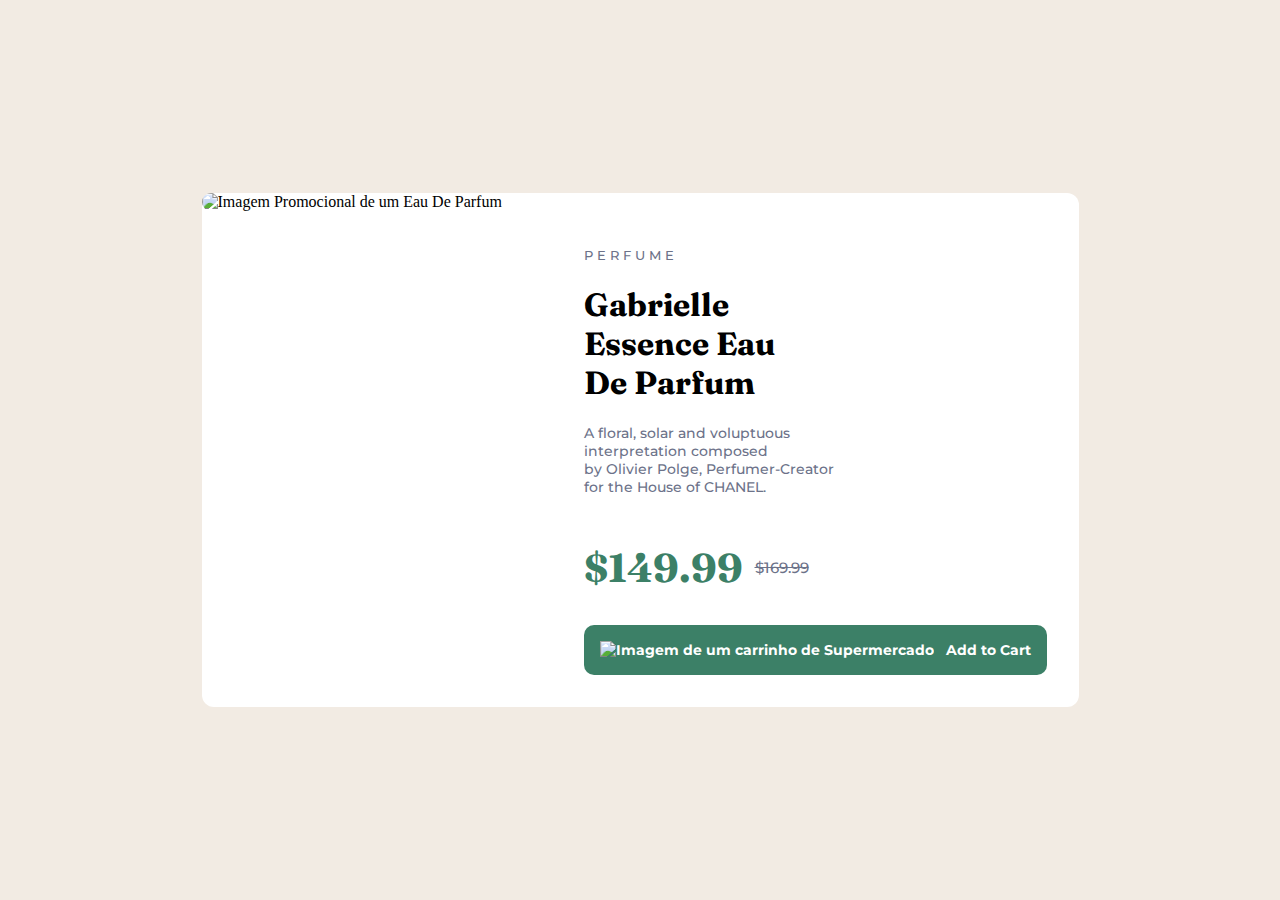
==== site/index.html @ ac745c4d "organization" ====
<!DOCTYPE html>
<html lang="en">

<head>
  <meta charset="UTF-8">
  <meta name="viewport" content="width=device-width, initial-scale=1.0">
  <!-- displays site properly based on user's device -->
  <link rel="stylesheet" href="style.css" />

  <link rel="icon" type="image/png" sizes="32x32" href="./images/favicon-32x32.png">

  <title>Frontend Mentor | Product Preview Card Component</title>
</head>

<body>
  <div id="caixa">
    <img id="perfume" src="images/image-product-desktop.jpg" alt="Imagem Promocional de um Eau De Parfum" />
    <header>
      <h5>P E R F U M E</h5>
      <h1>Gabrielle <br> Essence Eau <br> De Parfum</h1>
      <p>
        A floral, solar and voluptuous <br> interpretation composed <br> by Olivier Polge,
        Perfumer-Creator <br> for the House of CHANEL.
      </p>
      <div id="precos">
        <h2>$149.99</h2>
        <h6><s>$169.99</s></h6>
      </div>
      <button><img id="carrinho" src="images/icon-cart.svg" alt="Imagem de um carrinho de Supermercado" />Add to Cart</button>
    </header>  
  </div>

</body>

</html>

<!--<div class="attribution">
  Challenge by <a href="https://www.frontendmentor.io?ref=challenge" target="_blank">Frontend Mentor</a>.
  Coded by <a href="#">Your Name Here</a>.
</div>
.attribution {
      font-size: 11px;
      text-align: center;
    }

    .attribution a {
      color: hsl(228, 45%, 44%);
    }
---- site/style.css ----
@import url("https://fonts.googleapis.com/css2?family=Fraunces:opsz,wght@9..144,700&family=Montserrat:wght@500;700&display=swap");
html,
body {
  background-color: hsl(30, 38%, 92%);
  width: 100%;
  height: 100%;
  margin: 0;
  border: 0;
}
body {
  display: flex;
  align-items: center;
  justify-content: center;
}
#precos {
  align-items: center;
  display: flex;
}
#precos h6 {
  margin-left: 12px;
}
#caixa {
  border-radius: 12px;
  background-color: #ffffff;
  display: flex;
}
#caixa #perfume {
  border-radius: 12px 0px 0px 12px;
  height: 100%;
  width: 350px;
  object-fit: cover;
}
#carrinho {
  margin-right: 12px;
}
header {
  font-family: "Fraunces", serif;
  font-weight: 700;
  padding: 32px;
  border-radius: 8px;
}
p {
  font-size: 14px;
  font-family: "Montserrat", sans-serif;
  font-weight: 500;
  color: hsl(228, 12%, 48%);
}
h2 {
  font-family: "Fraunces", serif;
  font-weight: 700;
  color: hsl(158, 36%, 37%);
  font-size: 40px;
}
h5 {
  text-align: left;
  font-family: "Montserrat", sans-serif;
  font-weight: 500;
  color: hsl(228, 12%, 48%);
}
h6 {
  font-size: 15px;
  text-align: right;
  font-family: "Montserrat", sans-serif;
  font-weight: 500;
  color: hsl(228, 12%, 48%);
}
button {
  background-color: hsl(158, 36%, 37%);
  border-radius: 10px;
  border-style: none;
  box-sizing: border-box;
  color: #ffffff;
  cursor: pointer;
  display: flex;
  font-family: "Montserrat", sans-serif;
  font-size: 14px;
  font-weight: 700;
  height: 50px;
  padding: 10px 16px;
  position: relative;
  text-align: center;
  width: 100%;
  align-items: center;
  justify-content: center;
}
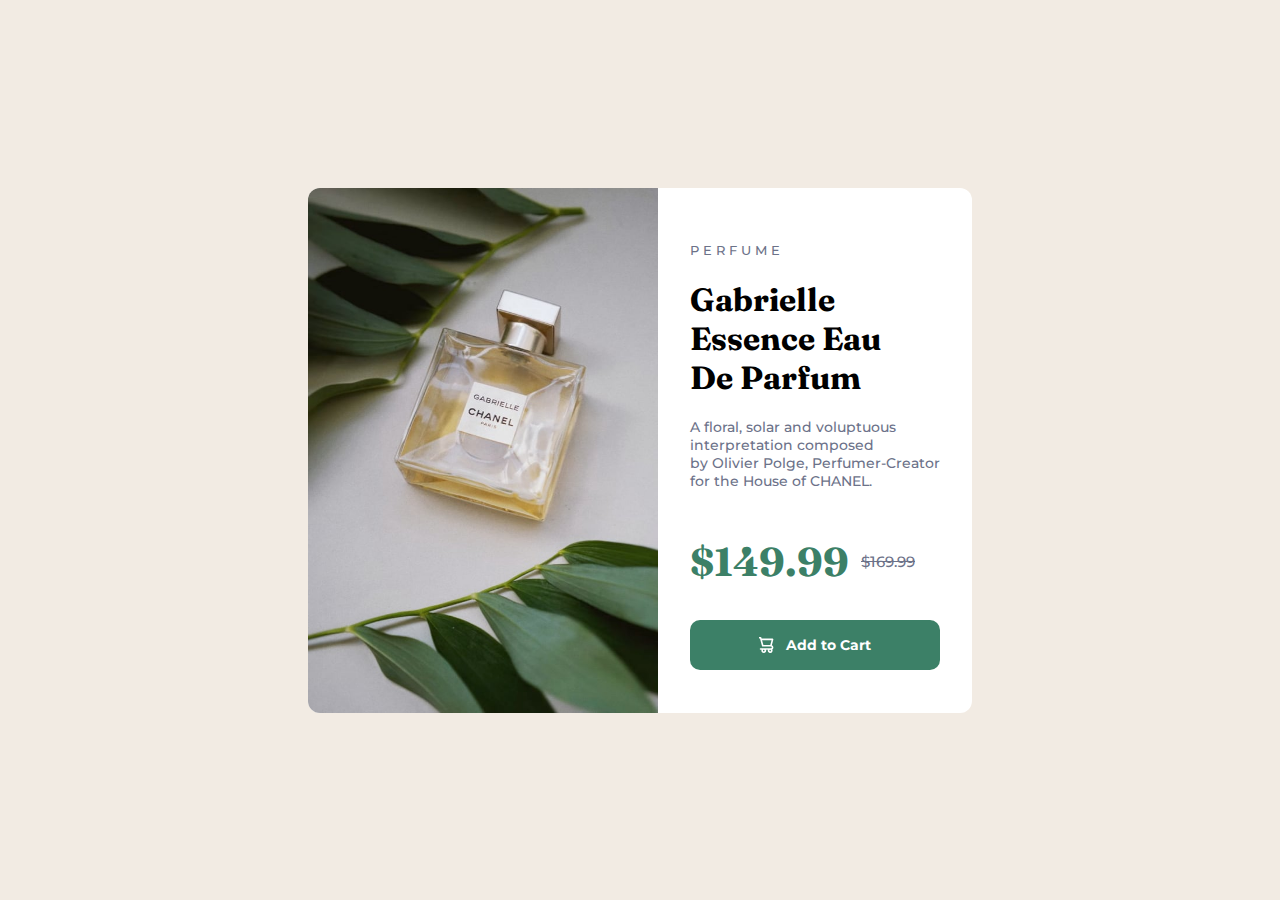
==== commit ff3bb922: "New organization" ====
--- a/site/index.html
+++ b/site/index.html
@@ -14,7 +14,7 @@
 
 <body>
   <div id="caixa">
-    <img id="perfume" src="images/image-product-desktop.jpg" alt="Imagem Promocional de um Eau De Parfum" />
+    <img id="perfume" src="images/image-product-desktop.jpg" alt="Gabrielle Eau De Parfum" />
     <header>
       <h5>P E R F U M E</h5>
       <h1>Gabrielle <br> Essence Eau <br> De Parfum</h1>
@@ -26,7 +26,7 @@
         <h2>$149.99</h2>
         <h6><s>$169.99</s></h6>
       </div>
-      <button><img id="carrinho" src="images/icon-cart.svg" alt="Imagem de um carrinho de Supermercado" />Add to Cart</button>
+      <button><img id="carrinho" src="images/icon-cart.svg" alt="Carrinho de Supermercado" />Add to Cart</button>
     </header>  
   </div>
 
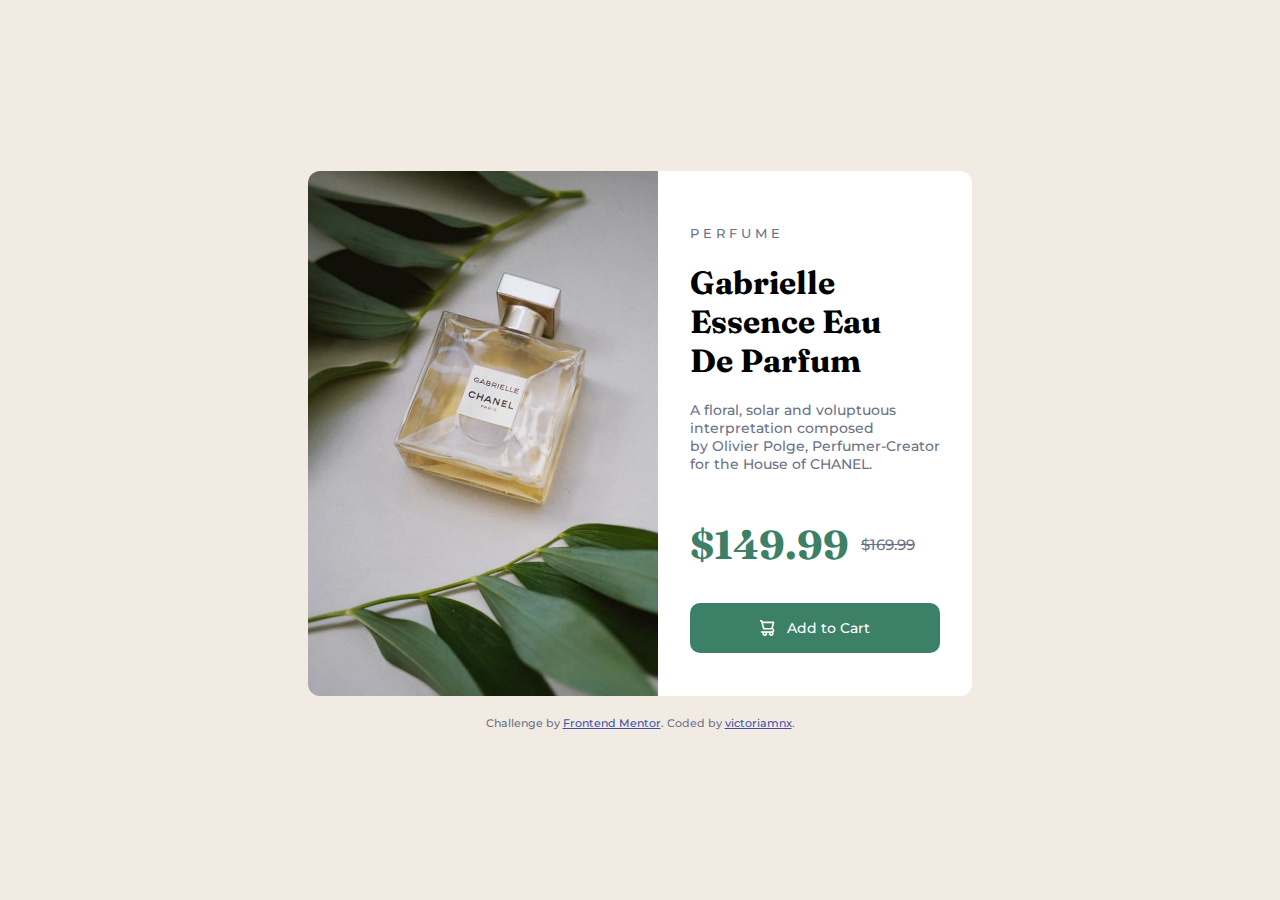
==== commit b7e71798: "add: footer" ====
--- a/site/index.html
+++ b/site/index.html
@@ -10,6 +10,7 @@
   <link rel="icon" type="image/png" sizes="32x32" href="./images/favicon-32x32.png">
 
   <title>Frontend Mentor | Product Preview Card Component</title>
+
 </head>
 
 <body>
@@ -27,22 +28,14 @@
         <h6><s>$169.99</s></h6>
       </div>
       <button><img id="carrinho" src="images/icon-cart.svg" alt="Carrinho de Supermercado" />Add to Cart</button>
-    </header>  
+    </header>
   </div>
-
+  <footer class="attribution">
+    <span>Challenge by&nbsp;</span>
+    <a href="https://www.frontendmentor.io?ref=challenge" target="_blank">Frontend Mentor</a>
+    <span>. Coded by&nbsp;</span>
+    <a href="https://github.com/victoriamnx">victoriamnx</a>
+    <span>.</span>
 </body>
 
 </html>
-
-<!--<div class="attribution">
-  Challenge by <a href="https://www.frontendmentor.io?ref=challenge" target="_blank">Frontend Mentor</a>.
-  Coded by <a href="#">Your Name Here</a>.
-</div>
-.attribution {
-      font-size: 11px;
-      text-align: center;
-    }
-
-    .attribution a {
-      color: hsl(228, 45%, 44%);
-    }--- a/site/style.css
+++ b/site/style.css
@@ -1,6 +1,9 @@
 @import url("https://fonts.googleapis.com/css2?family=Fraunces:opsz,wght@9..144,700&family=Montserrat:wght@500;700&display=swap");
 html,
 body {
+  font-family: "Montserrat", sans-serif;
+  font-weight: 500;
+  color: hsl(228, 12%, 48%);
   background-color: hsl(30, 38%, 92%);
   width: 100%;
   height: 100%;
@@ -11,6 +14,7 @@
   display: flex;
   align-items: center;
   justify-content: center;
+  flex-direction: column;
 }
 #precos {
   align-items: center;
@@ -45,6 +49,11 @@
   font-weight: 500;
   color: hsl(228, 12%, 48%);
 }
+h1 {
+  font-family: "Fraunces", serif;
+  font-weight: 700;
+  color: hsl(0, 0%, 0%);
+}
 h2 {
   font-family: "Fraunces", serif;
   font-weight: 700;
@@ -74,7 +83,7 @@
   display: flex;
   font-family: "Montserrat", sans-serif;
   font-size: 14px;
-  font-weight: 700;
+  font-weight: 500;
   height: 50px;
   padding: 10px 16px;
   position: relative;
@@ -83,3 +92,15 @@
   align-items: center;
   justify-content: center;
 }
+button:hover {
+  background-color: hsl(158, 49%, 15%);
+}
+.attribution {
+  display: flex;
+  font-size: 11px;
+  text-align: center;
+  margin-top: 20px;
+}
+.attribution a {
+  color: hsl(228, 45%, 44%);
+}
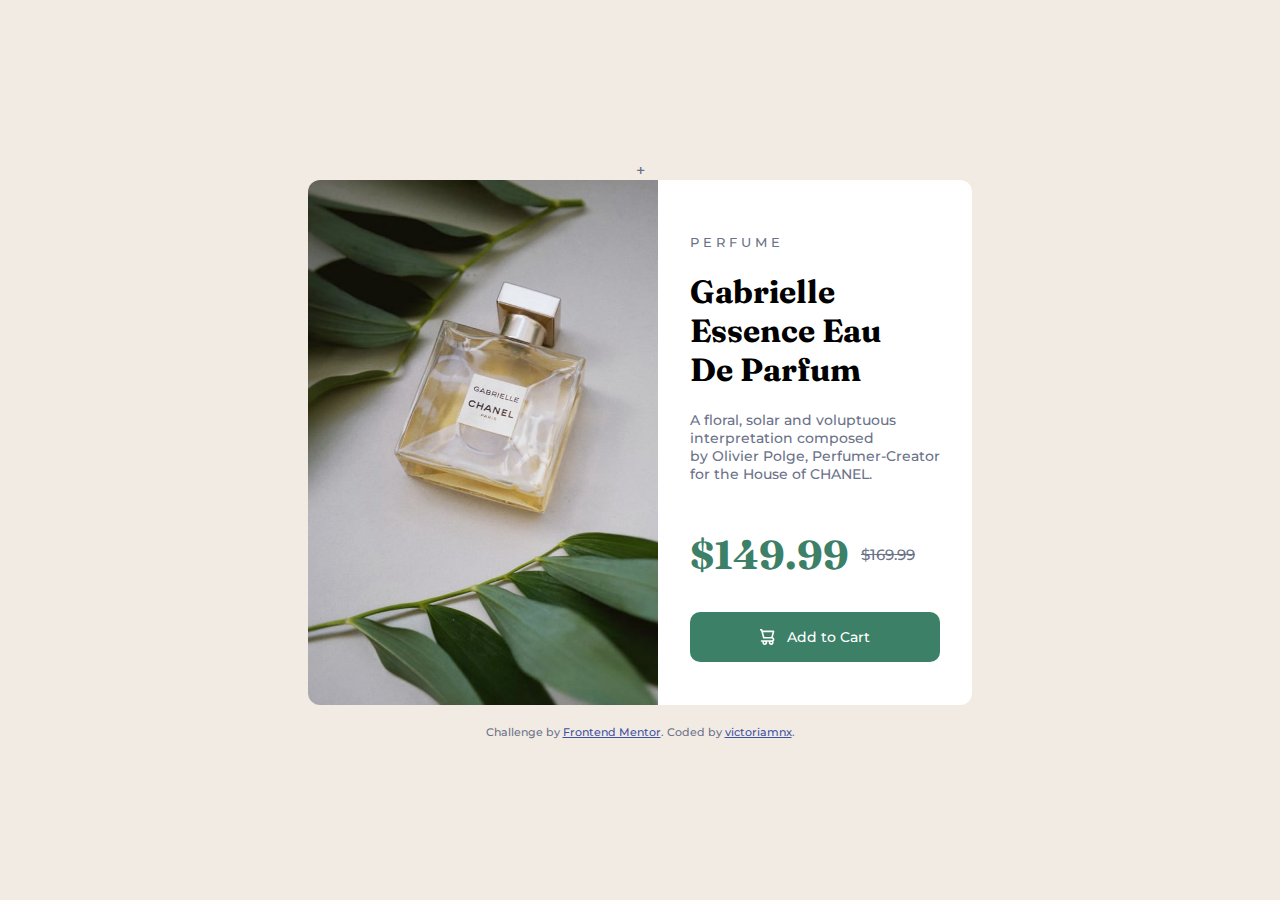
==== commit 73dc65bd: "new code organization" ====
--- a/site/index.html
+++ b/site/index.html
@@ -4,10 +4,10 @@
 <head>
   <meta charset="UTF-8">
   <meta name="viewport" content="width=device-width, initial-scale=1.0">
-  <!-- displays site properly based on user's device -->
-  <link rel="stylesheet" href="style.css" />
+  <!-- displays site properly based on user's device -->+
 
   <link rel="icon" type="image/png" sizes="32x32" href="./images/favicon-32x32.png">
+  <link rel="stylesheet" href="style.css" />
 
   <title>Frontend Mentor | Product Preview Card Component</title>
 
